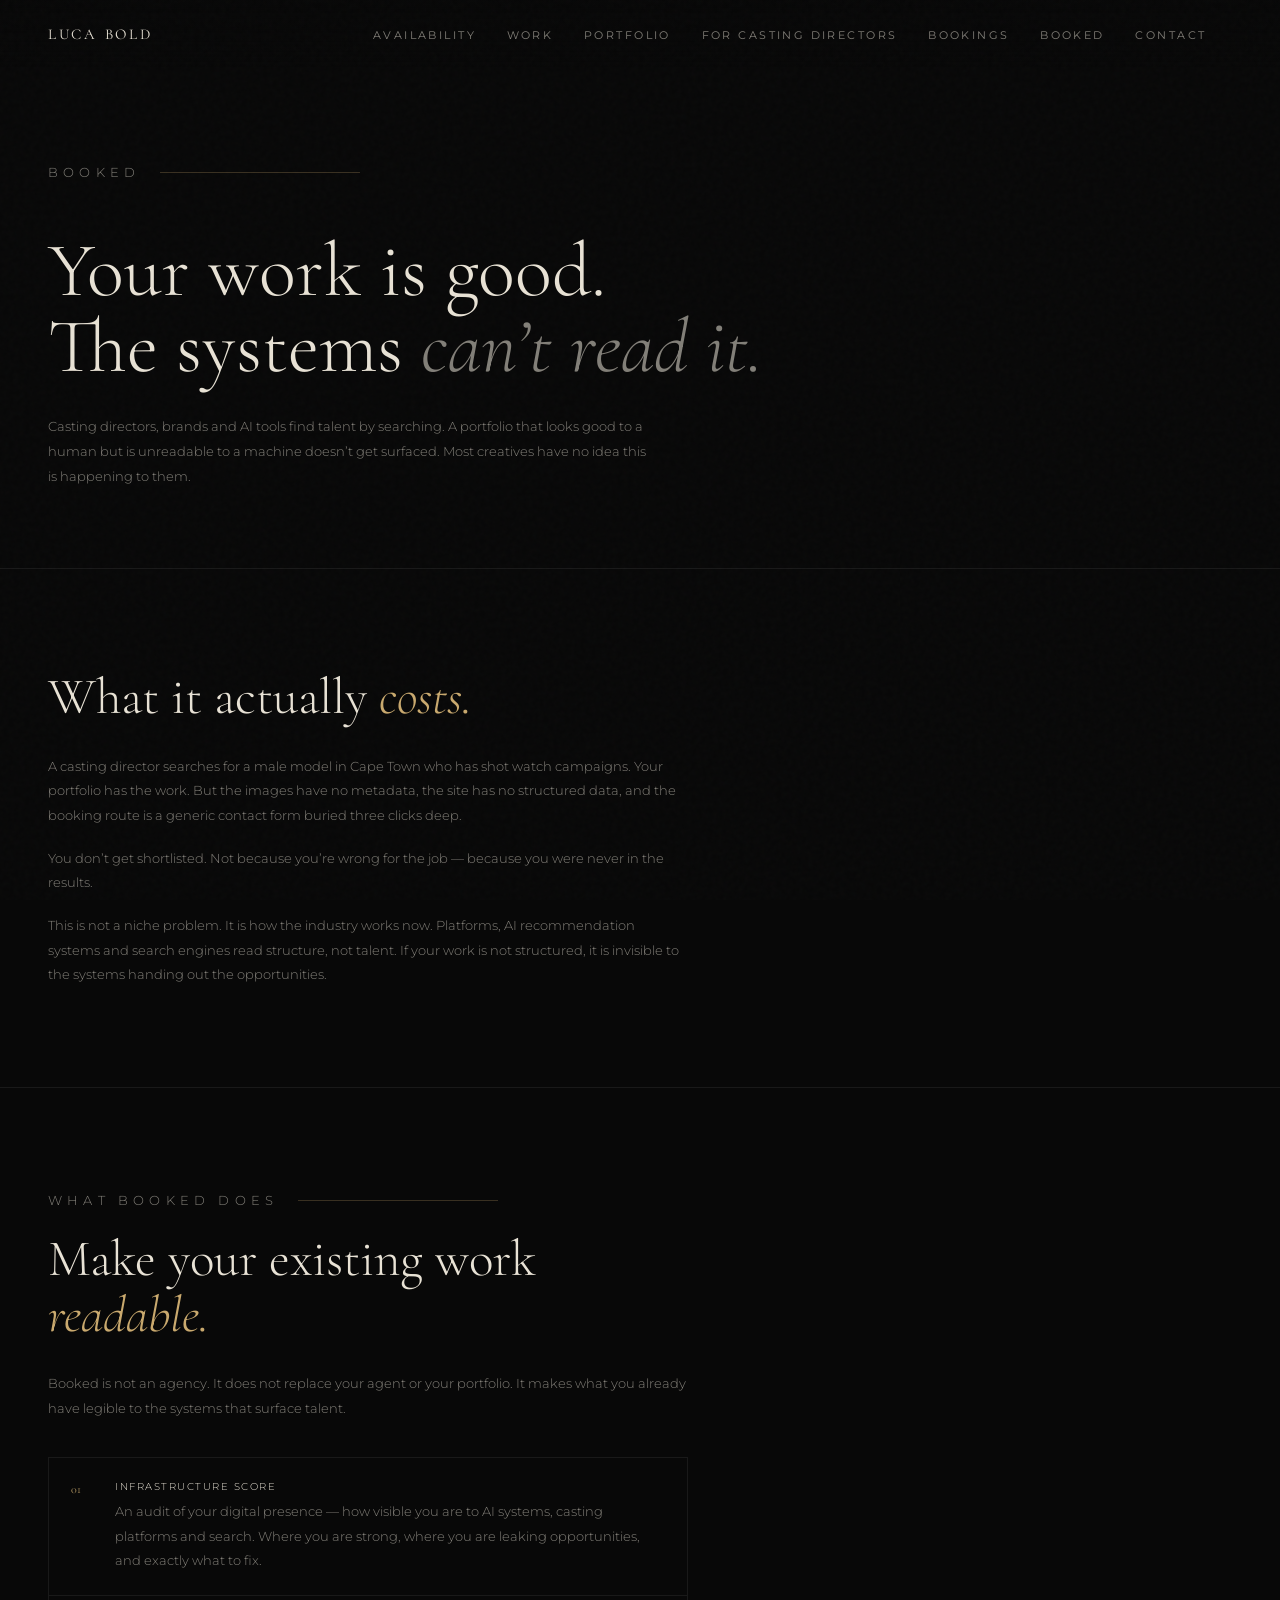
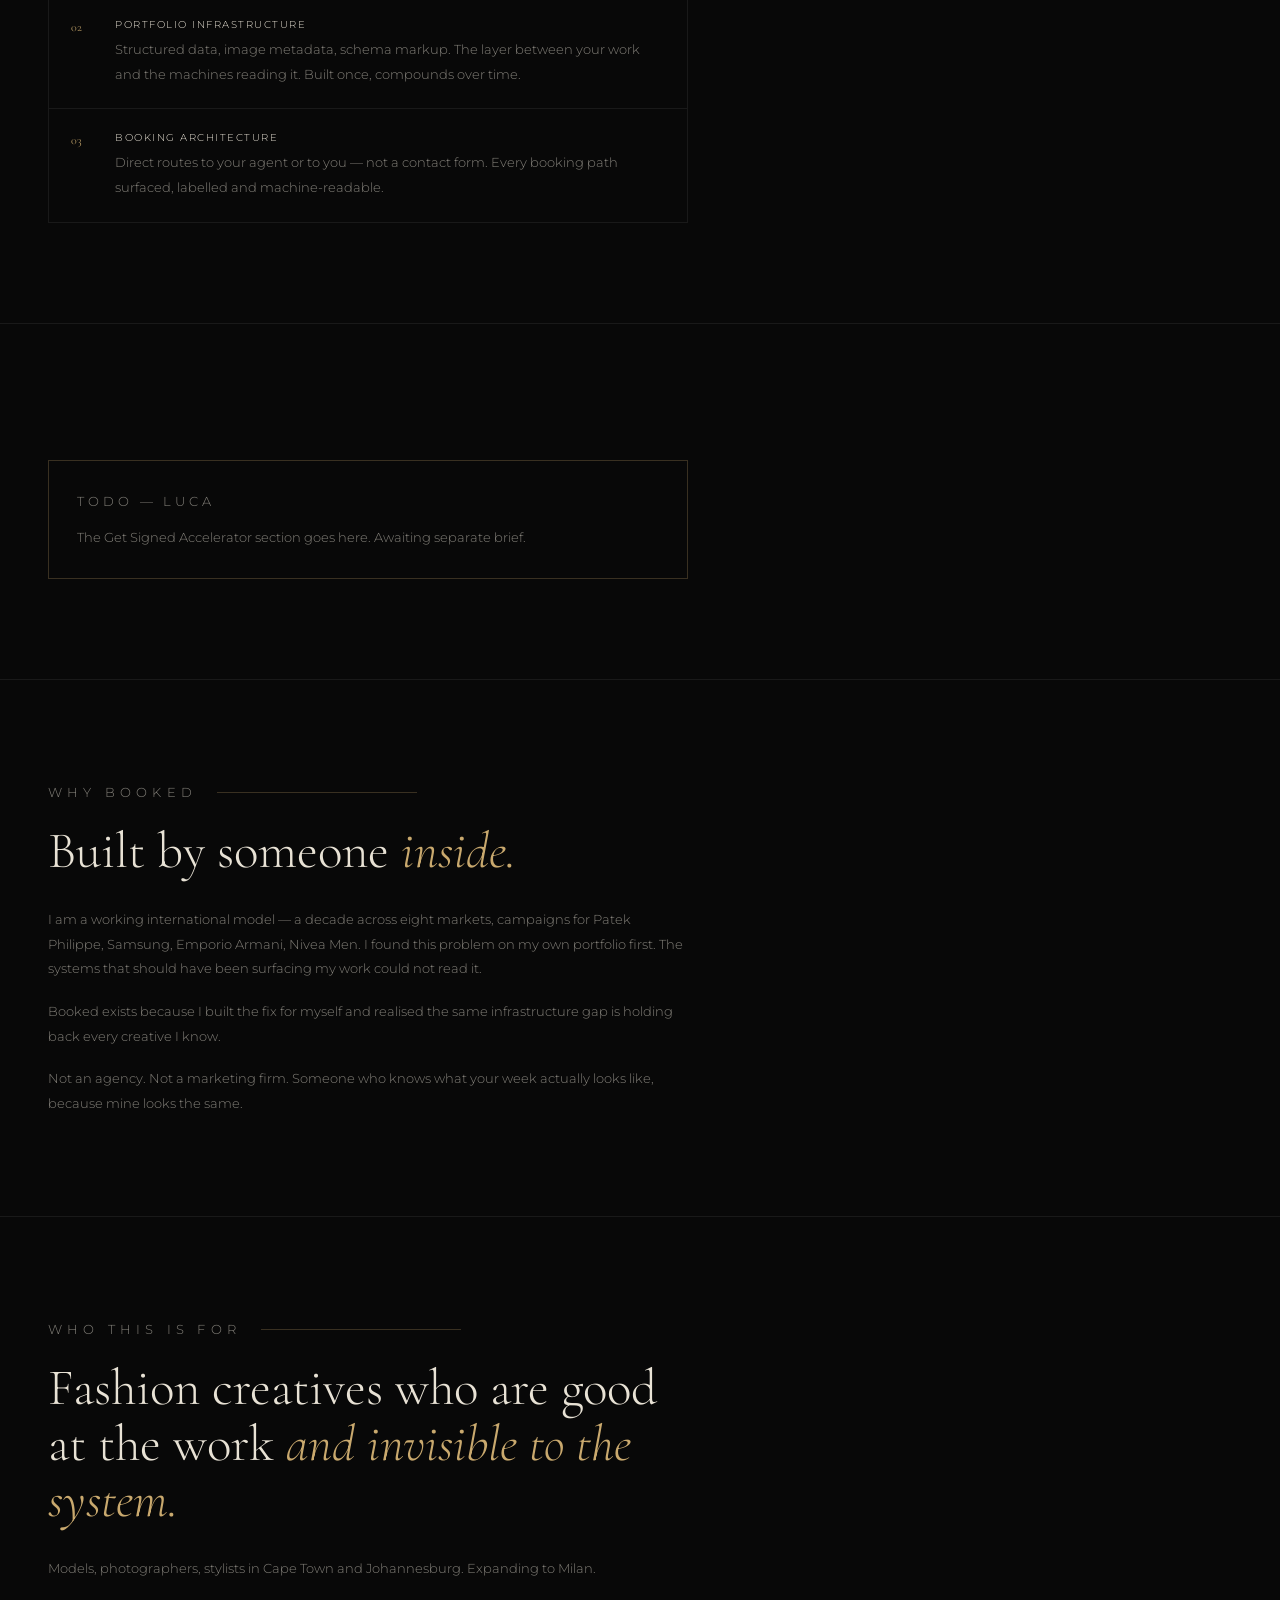
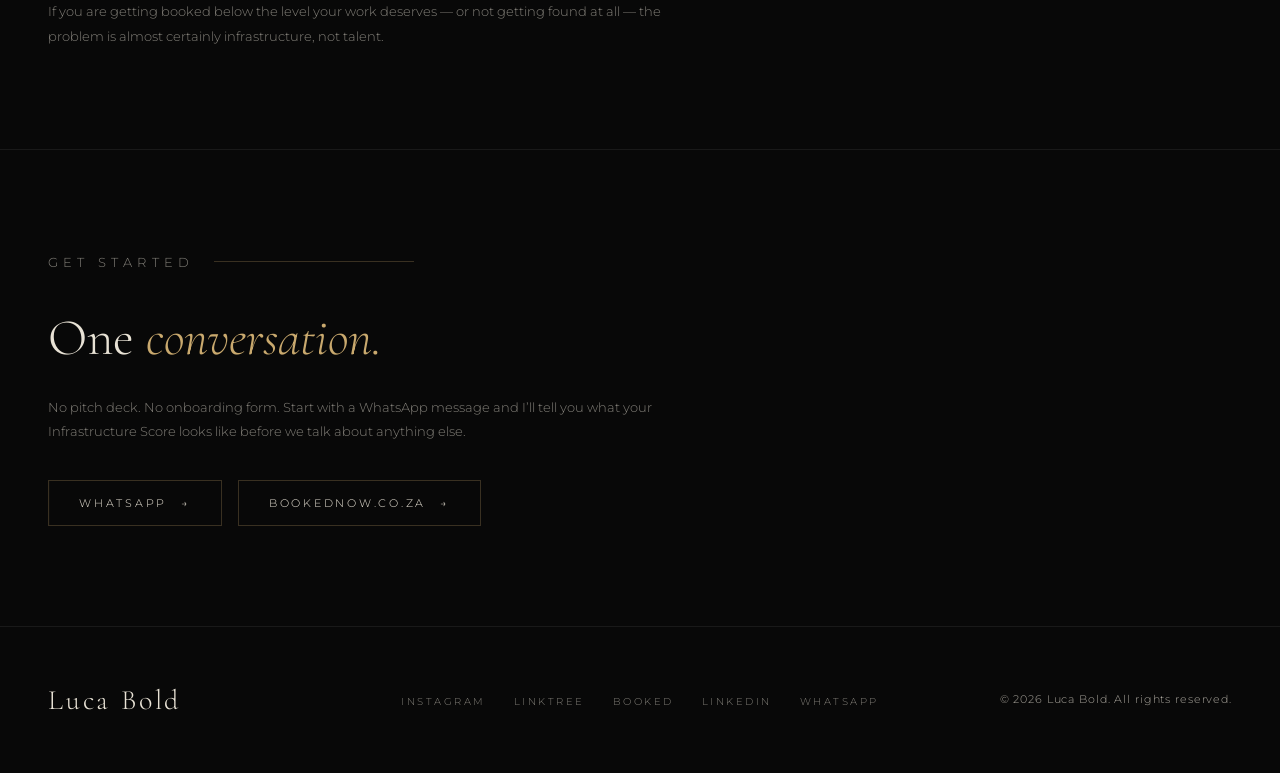
==== booked/index.html @ 72e24fa3 "feat: create /booked/ route with Organization JSON-LD (task 2 of 3) Standalone page for fashion crea" ====
<!DOCTYPE html>
<html lang="en">
<head>
<meta charset="utf-8"/>
<meta content="width=device-width, initial-scale=1.0, viewport-fit=cover" name="viewport"/>
<title>Booked. — Discoverability Infrastructure for Fashion Creatives</title>

<meta content="Booked makes fashion creatives easier to find — structured data, metadata, portfolio infrastructure and direct booking routes for models, photographers and stylists." name="description"/>
<meta content="index, follow" name="robots"/>
<meta content="index, follow" name="googlebot"/>
<meta content="Luca Bold" name="author"/>

<meta content="Booked. — Discoverability Infrastructure for Fashion Creatives" property="og:title"/>
<meta content="Booked makes fashion creatives easier to find — structured data, metadata, portfolio infrastructure and direct booking routes for models, photographers and stylists." property="og:description"/>
<meta content="website" property="og:type"/>
<meta content="https://www.lucabold.com/booked/" property="og:url"/>
<meta content="https://www.lucabold.com/assets/portfolio/vogue-runway-luca-bold.webp" property="og:image"/>
<meta content="Luca Bold — founder of Booked" property="og:image:alt"/>
<meta content="Luca Bold" property="og:site_name"/>

<meta content="summary_large_image" name="twitter:card"/>
<meta content="Booked. — Discoverability Infrastructure for Fashion Creatives" name="twitter:title"/>
<meta content="Booked makes fashion creatives easier to find — structured data, metadata, portfolio infrastructure and direct booking routes for models, photographers and stylists." name="twitter:description"/>
<meta content="https://www.lucabold.com/assets/portfolio/vogue-runway-luca-bold.webp" name="twitter:image"/>

<link href="https://www.lucabold.com/booked/" rel="canonical"/>
<link href="https://www.lucabold.com/llms.txt" rel="llms" type="text/plain"/>
<link href="https://fonts.googleapis.com" rel="preconnect"/>
<link crossorigin="" href="https://fonts.gstatic.com" rel="preconnect"/>
<link href="https://fonts.googleapis.com/css2?family=Cormorant+Garamond:ital,wght@0,300;0,400;0,600;1,300;1,400&amp;family=Montserrat:wght@200;300;400;500&amp;display=swap" rel="stylesheet"/>
<link href="/assets/favicon.ico" rel="icon" sizes="any"/>
<link href="/assets/favicon-lb.png" rel="icon" type="image/png"/>

<script type="application/ld+json">
{
  "@context": "https://schema.org",
  "@graph": [
    {
      "@type": "Organization",
      "@id": "https://www.lucabold.com/booked/#booked",
      "name": "Booked",
      "url": "https://www.bookednow.co.za",
      "description": "Discoverability infrastructure for fashion creatives — models, photographers, stylists, art directors and creative directors. Booked makes existing work readable to the systems that surface talent: structured data, metadata, portfolio infrastructure and direct booking routes.",
      "founder": {
        "@type": "Person",
        "@id": "https://www.lucabold.com/#luca-bold",
        "name": "Luca Bold",
        "url": "https://www.lucabold.com"
      },
      "areaServed": ["Cape Town", "Johannesburg"],
      "knowsAbout": [
        "AI visibility audits",
        "Portfolio infrastructure",
        "Schema and metadata optimisation",
        "Booking path architecture",
        "Structured data for creative portfolios"
      ],
      "sameAs": [
        "https://www.bookednow.co.za",
        "https://wa.me/27637549122"
      ]
    },
    {
      "@type": "WebPage",
      "@id": "https://www.lucabold.com/booked/",
      "name": "Booked. — Discoverability Infrastructure for Fashion Creatives",
      "url": "https://www.lucabold.com/booked/",
      "isPartOf": {
        "@id": "https://www.lucabold.com/#website"
      },
      "about": {
        "@id": "https://www.lucabold.com/booked/#booked"
      }
    }
  ]
}
</script>

<style>
:root {
  --black: #080808;
  --black-soft: #111111;
  --black-mid: #1a1a1a;
  --border: rgba(255,255,255,0.07);
  --border-gold: rgba(201,169,110,0.25);
  --cream: #e8e2d5;
  --cream-dim: rgba(232,226,213,0.55);
  --cream-faint: rgba(232,226,213,0.1);
  --gold: #c9a96e;
  --gold-dim: rgba(201,169,110,0.15);
}

*, *::before, *::after { box-sizing: border-box; margin: 0; padding: 0; }
html { scroll-behavior: smooth; }

body {
  background: var(--black);
  color: var(--cream);
  font-family: 'Montserrat', sans-serif;
  font-weight: 300;
  overflow-x: hidden;
  -webkit-font-smoothing: antialiased;
}

body::after {
  content: '';
  position: fixed;
  inset: 0;
  background-image: url("data:image/svg+xml,%3Csvg viewBox='0 0 200 200' xmlns='http://www.w3.org/2000/svg'%3E%3Cfilter id='n'%3E%3CfeTurbulence type='fractalNoise' baseFrequency='0.85' numOctaves='4' stitchTiles='stitch'/%3E%3C/filter%3E%3Crect width='100%25' height='100%25' filter='url(%23n)' opacity='1'/%3E%3C/svg%3E");
  opacity: 0.022;
  pointer-events: none;
  z-index: 9999;
}

/* NAV */
.site-nav {
  position: fixed;
  top: 0; left: 0; right: 0;
  z-index: 200;
  display: grid;
  grid-template-columns: auto minmax(0, 1fr) auto;
  align-items: center;
  gap: clamp(18px, 2vw, 28px);
  padding: 24px clamp(20px, 4vw, 48px);
  background: linear-gradient(to bottom, rgba(8,8,8,0.96) 0%, rgba(8,8,8,0.72) 58%, transparent 100%);
}

.site-nav .nav-logo { white-space: nowrap; }
.site-nav .nav-links { justify-content: flex-end; min-width: 0; }

.nav-logo {
  font-family: 'Cormorant Garamond', serif;
  font-size: 0.9375rem;
  font-weight: 400;
  letter-spacing: 0.18em;
  text-transform: uppercase;
  color: var(--cream);
  text-decoration: none;
}

.nav-links {
  display: flex;
  gap: clamp(18px, 2.4vw, 34px);
  list-style: none;
}

.nav-links a {
  font-size: 0.6875rem;
  font-weight: 400;
  letter-spacing: 0.22em;
  text-transform: uppercase;
  color: var(--cream-dim);
  text-decoration: none;
  transition: color 0.3s;
}

.nav-links a:hover { color: var(--cream); }

.nav-hamburger {
  display: none;
  flex-direction: column;
  gap: 5px;
  cursor: pointer;
  padding: 4px;
  background: none;
  border: none;
}

.nav-hamburger span {
  display: block;
  width: 22px;
  height: 1px;
  background: var(--cream);
  transition: all 0.3s ease;
}

.mobile-menu {
  display: none;
  position: fixed;
  inset: 0;
  background: rgba(8,8,8,0.98);
  z-index: 190;
  flex-direction: column;
  justify-content: center;
  align-items: center;
  gap: 40px;
}

.mobile-menu.open { display: flex; }

.mobile-menu a {
  font-family: 'Cormorant Garamond', serif;
  font-size: 2.25rem;
  font-weight: 300;
  letter-spacing: 0.1em;
  color: var(--cream);
  text-decoration: none;
  transition: color 0.3s;
}

.mobile-menu a:hover { color: var(--gold); }

.mobile-close {
  position: absolute;
  top: 28px; right: 48px;
  background: none;
  border: none;
  color: var(--cream);
  font-size: 1.75rem;
  cursor: pointer;
  font-family: 'Cormorant Garamond', serif;
}

/* SECTION */
.section {
  padding: 100px 48px;
  border-top: 1px solid var(--border);
}

.section:first-of-type { border-top: none; }

.section-label {
  font-size: 0.625rem;
  letter-spacing: 0.4em;
  text-transform: uppercase;
  color: var(--gold);
  margin-bottom: 48px;
  display: flex;
  align-items: center;
  gap: 20px;
}

.section-label::after {
  content: '';
  flex: 1;
  height: 1px;
  background: var(--border-gold);
  max-width: 200px;
}

/* SUBPAGE HERO */
.subpage-hero {
  padding-top: 160px;
  padding-bottom: 80px;
  border-top: none;
}

.subpage-hero h1 {
  font-family: 'Cormorant Garamond', serif;
  font-size: clamp(2.75rem, 6vw, 5.5rem);
  font-weight: 300;
  line-height: 1;
  color: var(--cream);
  margin-bottom: 28px;
}

.subpage-hero h1 em {
  font-style: italic;
  color: var(--cream-dim);
}

.subpage-hero > p {
  font-size: 0.8125rem;
  line-height: 1.9;
  color: var(--cream-dim);
  max-width: 600px;
}

.subpage-hero > p a {
  color: var(--cream);
  text-decoration: none;
  border-bottom: 1px solid var(--border-gold);
  transition: border-color 0.3s;
}

.subpage-hero > p a:hover { border-color: var(--gold); }

/* CONTENT BLOCKS */
.content-block {
  max-width: 640px;
}

.content-block h2 {
  font-family: 'Cormorant Garamond', serif;
  font-size: clamp(2rem, 4vw, 3.25rem);
  font-weight: 300;
  line-height: 1.1;
  color: var(--cream);
  margin-bottom: 28px;
}

.content-block h2 em {
  font-style: italic;
  color: var(--gold);
}

.content-block p {
  font-size: 0.8125rem;
  line-height: 1.9;
  color: var(--cream-dim);
  margin-bottom: 18px;
}

.content-block p:last-of-type { margin-bottom: 0; }

.content-block a {
  color: var(--cream);
  text-decoration: none;
  border-bottom: 1px solid var(--border-gold);
  transition: border-color 0.3s;
}

.content-block a:hover { border-color: var(--gold); }

/* WHAT LIST */
.what-list {
  border: 1px solid var(--border);
  margin-top: 36px;
  max-width: 640px;
}

.what-item {
  padding: 22px 22px;
  border-bottom: 1px solid var(--border);
  display: flex;
  align-items: flex-start;
  gap: 22px;
  transition: background 0.3s;
}

.what-item:last-child { border-bottom: none; }
.what-item:hover { background: var(--black-soft); }

.what-num {
  font-family: 'Cormorant Garamond', serif;
  font-size: 0.75rem;
  color: var(--gold);
  min-width: 22px;
  padding-top: 2px;
}

.what-title {
  font-size: 0.625rem;
  letter-spacing: 0.15em;
  text-transform: uppercase;
  color: var(--cream);
  margin-bottom: 6px;
}

.what-desc {
  font-size: 0.8125rem;
  line-height: 1.9;
  color: var(--cream-dim);
}

/* TODO */
.todo-block {
  border: 1px solid var(--border-gold);
  padding: 28px;
  margin-top: 36px;
  max-width: 640px;
}

.todo-label {
  font-size: 0.625rem;
  letter-spacing: 0.3em;
  text-transform: uppercase;
  color: var(--gold);
  margin-bottom: 12px;
}

.todo-block p {
  font-size: 0.8125rem;
  line-height: 1.9;
  color: var(--cream-dim);
}

/* CTA SECTION */
.cta-section {
  text-align: left;
}

.cta-section p {
  font-size: 0.8125rem;
  line-height: 1.9;
  color: var(--cream-dim);
  margin-bottom: 36px;
  max-width: 640px;
}

/* BTN */
.btn {
  display: inline-flex;
  align-items: center;
  gap: 14px;
  padding: 15px 30px;
  border: 1px solid var(--border-gold);
  color: var(--cream);
  text-decoration: none;
  font-size: 0.6875rem;
  letter-spacing: 0.25em;
  text-transform: uppercase;
  transition: all 0.3s;
  position: relative;
  overflow: hidden;
}

.btn::before {
  content: '';
  position: absolute;
  inset: 0;
  background: var(--gold-dim);
  transform: translateX(-100%);
  transition: transform 0.4s cubic-bezier(0.16,1,0.3,1);
}

.btn:hover::before { transform: translateX(0); }
.btn:hover { border-color: var(--gold); }
.btn span { position: relative; }
.btn-arrow { position: relative; transition: transform 0.3s; }
.btn:hover .btn-arrow { transform: translateX(4px); }

/* FOOTER */
.footer-links,
footer nav {
  position: static;
  display: block;
  background: none;
  padding: 0;
}

footer nav,
.footer-nav {
  position: static;
  inset: auto;
  display: block;
  padding: 0;
  background: none;
  z-index: auto;
}

footer {
  padding: 56px 48px;
  border-top: 1px solid var(--border);
  display: grid;
  grid-template-columns: 1fr auto 1fr;
  align-items: center;
  gap: 32px;
}

.footer-logo {
  font-family: 'Cormorant Garamond', serif;
  font-size: 1.75rem;
  font-weight: 300;
  color: var(--cream);
  letter-spacing: 0.1em;
}

.footer-links {
  display: flex;
  gap: 28px;
  list-style: none;
  justify-content: center;
}

.footer-links a {
  font-size: 0.625rem;
  letter-spacing: 0.25em;
  text-transform: uppercase;
  color: var(--cream-dim);
  text-decoration: none;
  transition: color 0.3s;
}

.footer-links a:hover { color: var(--cream); }

.footer-copy {
  font-size: 0.6875rem;
  line-height: 1.6;
  color: rgba(232,226,213,0.72);
  letter-spacing: 0.08em;
  text-align: right;
}

/* ANIMATIONS */
@keyframes fadeUp {
  from { opacity: 0; transform: translateY(28px); }
  to { opacity: 1; transform: translateY(0); }
}

.reveal {
  opacity: 1;
  transform: none;
}

.js .reveal {
  opacity: 0;
  transform: translateY(36px);
  transition: opacity 0.9s cubic-bezier(0.16,1,0.3,1), transform 0.9s cubic-bezier(0.16,1,0.3,1);
}

.js .reveal.visible {
  opacity: 1;
  transform: translateY(0);
}

/* TABLET */
@media (max-width: 1024px) and (min-width: 601px) {
  .site-nav { padding: 22px 32px; }
  .section { padding: 80px 32px; }
  footer { grid-template-columns: 1fr 1fr; padding: 48px 32px; }
  .footer-copy { grid-column: 1/-1; text-align: left; }
}

/* MOBILE */
@media (max-width: 600px) {
  .site-nav { padding: 20px; display: flex; justify-content: space-between; }
  .nav-links { display: none; }
  .nav-hamburger { display: flex; }

  .subpage-hero { padding: 120px 20px 60px; }
  .subpage-hero h1 { font-size: clamp(2.25rem, 10vw, 3.5rem); }

  .section { padding: 60px 20px; }

  .content-block h2 { font-size: clamp(1.75rem, 7vw, 2.5rem); }

  footer {
    grid-template-columns: 1fr;
    text-align: center;
    padding: 48px 20px;
    gap: 24px;
  }
  .footer-links { flex-wrap: wrap; justify-content: center; gap: 16px 24px; }
  .footer-copy { text-align: center; }
}
</style>
</head>

<body>
<script>
document.documentElement.classList.add('js');
</script>
<!-- MOBILE MENU -->
<div aria-label="Mobile navigation" class="mobile-menu" id="mobileMenu" role="dialog">
<button aria-label="Close menu" class="mobile-close" id="menuClose">✕</button>
<a href="/#availability">Availability</a>
<a href="/#work">Work</a>
<a href="/#portfolio">Portfolio</a>
<a href="/for-casting-directors/">For Casting Directors</a>
<a href="/#booking">Bookings</a>
<a href="/booked/">Booked</a>
<a href="/#contact">Contact</a>
</div>
<!-- NAV -->
<nav aria-label="Main navigation" class="site-nav" role="navigation">
<a aria-label="Luca Bold" class="nav-logo" href="/">Luca Bold</a>
<ul class="nav-links">
<li><a href="/#availability">Availability</a></li>
<li><a href="/#work">Work</a></li>
<li><a href="/#portfolio">Portfolio</a></li>
<li><a href="/for-casting-directors/">For Casting Directors</a></li>
<li><a href="/#booking">Bookings</a></li>
<li><a href="/booked/">Booked</a></li>
<li><a href="/#contact">Contact</a></li>
</ul>
<button aria-expanded="false" aria-label="Open menu" class="nav-hamburger" id="menuOpen">
<span></span><span></span><span></span>
</button>
</nav>

<!-- HERO -->
<section class="section subpage-hero reveal">
<p class="section-label">Booked</p>
<h1>Your work is good.<br/>The systems <em>can&rsquo;t read it.</em></h1>
<p>Casting directors, brands and AI tools find talent by searching. A portfolio that looks good to a human but is unreadable to a machine doesn&rsquo;t get surfaced. Most creatives have no idea this is happening to them.</p>
</section>

<!-- THE COST -->
<section class="section reveal">
<div class="content-block">
<h2>What it actually <em>costs.</em></h2>
<p>A casting director searches for a male model in Cape Town who has shot watch campaigns. Your portfolio has the work. But the images have no metadata, the site has no structured data, and the booking route is a generic contact form buried three clicks deep.</p>
<p>You don&rsquo;t get shortlisted. Not because you&rsquo;re wrong for the job &mdash; because you were never in the results.</p>
<p>This is not a niche problem. It is how the industry works now. Platforms, AI recommendation systems and search engines read structure, not talent. If your work is not structured, it is invisible to the systems handing out the opportunities.</p>
</div>
</section>

<!-- WHAT BOOKED DOES -->
<section class="section reveal">
<div class="content-block">
<p class="section-label">What Booked Does</p>
<h2>Make your existing work <em>readable.</em></h2>
<p>Booked is not an agency. It does not replace your agent or your portfolio. It makes what you already have legible to the systems that surface talent.</p>
</div>
<div class="what-list">
<div class="what-item">
<span class="what-num">01</span>
<div>
<p class="what-title">Infrastructure Score</p>
<p class="what-desc">An audit of your digital presence &mdash; how visible you are to AI systems, casting platforms and search. Where you are strong, where you are leaking opportunities, and exactly what to fix.</p>
</div>
</div>
<div class="what-item">
<span class="what-num">02</span>
<div>
<p class="what-title">Portfolio Infrastructure</p>
<p class="what-desc">Structured data, image metadata, schema markup. The layer between your work and the machines reading it. Built once, compounds over time.</p>
</div>
</div>
<div class="what-item">
<span class="what-num">03</span>
<div>
<p class="what-title">Booking Architecture</p>
<p class="what-desc">Direct routes to your agent or to you &mdash; not a contact form. Every booking path surfaced, labelled and machine-readable.</p>
</div>
</div>
</div>
</section>

<!-- TODO: GET SIGNED ACCELERATOR -->
<section class="section reveal">
<div class="todo-block">
<p class="todo-label">TODO &mdash; Luca</p>
<p>The Get Signed Accelerator section goes here. Awaiting separate brief.</p>
</div>
</section>

<!-- WHY ME -->
<section class="section reveal">
<div class="content-block">
<p class="section-label">Why Booked</p>
<h2>Built by someone <em>inside.</em></h2>
<p>I am a working international model &mdash; a decade across eight markets, campaigns for Patek Philippe, Samsung, Emporio Armani, Nivea Men. I found this problem on my own portfolio first. The systems that should have been surfacing my work could not read it.</p>
<p>Booked exists because I built the fix for myself and realised the same infrastructure gap is holding back every creative I know.</p>
<p>Not an agency. Not a marketing firm. Someone who knows what your week actually looks like, because mine looks the same.</p>
<!-- TODO: Luca — a proof point would be strong here. An anonymised before/after metric from your own portfolio audit, or a specific number (e.g. "X bookings traced to structured data in the first Y months"). Only add if real. -->
</div>
</section>

<!-- WHO IT'S FOR -->
<section class="section reveal">
<div class="content-block">
<p class="section-label">Who This Is For</p>
<h2>Fashion creatives who are good at the work <em>and invisible to the system.</em></h2>
<p>Models, photographers, stylists in Cape Town and Johannesburg. Expanding to Milan.</p>
<p>If you are getting booked below the level your work deserves &mdash; or not getting found at all &mdash; the problem is almost certainly infrastructure, not talent.</p>
</div>
</section>

<!-- CTA -->
<section class="section cta-section reveal">
<div class="content-block">
<p class="section-label">Get Started</p>
<h2>One <em>conversation.</em></h2>
<p>No pitch deck. No onboarding form. Start with a WhatsApp message and I&rsquo;ll tell you what your Infrastructure Score looks like before we talk about anything else.</p>
</div>
<div style="margin-top:36px; display:flex; gap:16px; flex-wrap:wrap;">
<a class="btn" href="https://wa.me/27637549122" rel="noopener" target="_blank">
<span>WhatsApp</span>
<span aria-hidden="true" class="btn-arrow">&rarr;</span>
</a>
<a class="btn" href="https://www.bookednow.co.za" rel="noopener" target="_blank">
<span>bookednow.co.za</span>
<span aria-hidden="true" class="btn-arrow">&rarr;</span>
</a>
</div>
</section>

<footer id="contact" role="contentinfo">
<div class="footer-logo">Luca Bold</div>
<nav aria-label="Footer navigation">
<ul class="footer-links">
<li><a href="https://www.instagram.com/lucaboldcpt/" rel="noopener" target="_blank">Instagram</a></li>
<li><a href="https://linktr.ee/lucabold" rel="noopener" target="_blank">Linktree</a></li>
<li><a href="/booked/">Booked</a></li>
<li><a aria-label="LinkedIn" href="https://www.linkedin.com/in/lucabold/" rel="noopener" target="_blank">LinkedIn</a></li>
<li><a href="https://wa.me/27637549122" rel="noopener" target="_blank">WhatsApp</a></li>
</ul>
</nav>
<p class="footer-copy">&copy; 2026 Luca Bold. All rights reserved.</p>
</footer>
<script>
  const reveals = document.querySelectorAll('.reveal');
  const observer = new IntersectionObserver((entries) => {
    entries.forEach(entry => {
      if (entry.isIntersecting) {
        entry.target.classList.add('visible');
        observer.unobserve(entry.target);
      }
    });
  }, { threshold: 0.08, rootMargin: '0px 0px -40px 0px' });
  reveals.forEach(el => observer.observe(el));
  setTimeout(() => reveals.forEach(el => el.classList.add('visible')), 3000);

  const menuOpen = document.getElementById('menuOpen');
  const menuClose = document.getElementById('menuClose');
  const mobileMenu = document.getElementById('mobileMenu');

  menuOpen.addEventListener('click', () => {
    mobileMenu.classList.add('open');
    menuOpen.setAttribute('aria-expanded', 'true');
    document.body.style.overflow = 'hidden';
  });

  function closeMenu() {
    mobileMenu.classList.remove('open');
    menuOpen.setAttribute('aria-expanded', 'false');
    document.body.style.overflow = '';
  }

  menuClose.addEventListener('click', closeMenu);
  document.addEventListener('keydown', e => {
    if (e.key === 'Escape') closeMenu();
  });
</script>

<!-- Cloudflare Web Analytics --><script type='module' src='https://static.cloudflareinsights.com/beacon.min.js' data-cf-beacon='{"token": "d0d9b9e4f80d4c1ca0e7732d57947a91"}'></script><!-- End Cloudflare Web Analytics -->
</body>
</html>
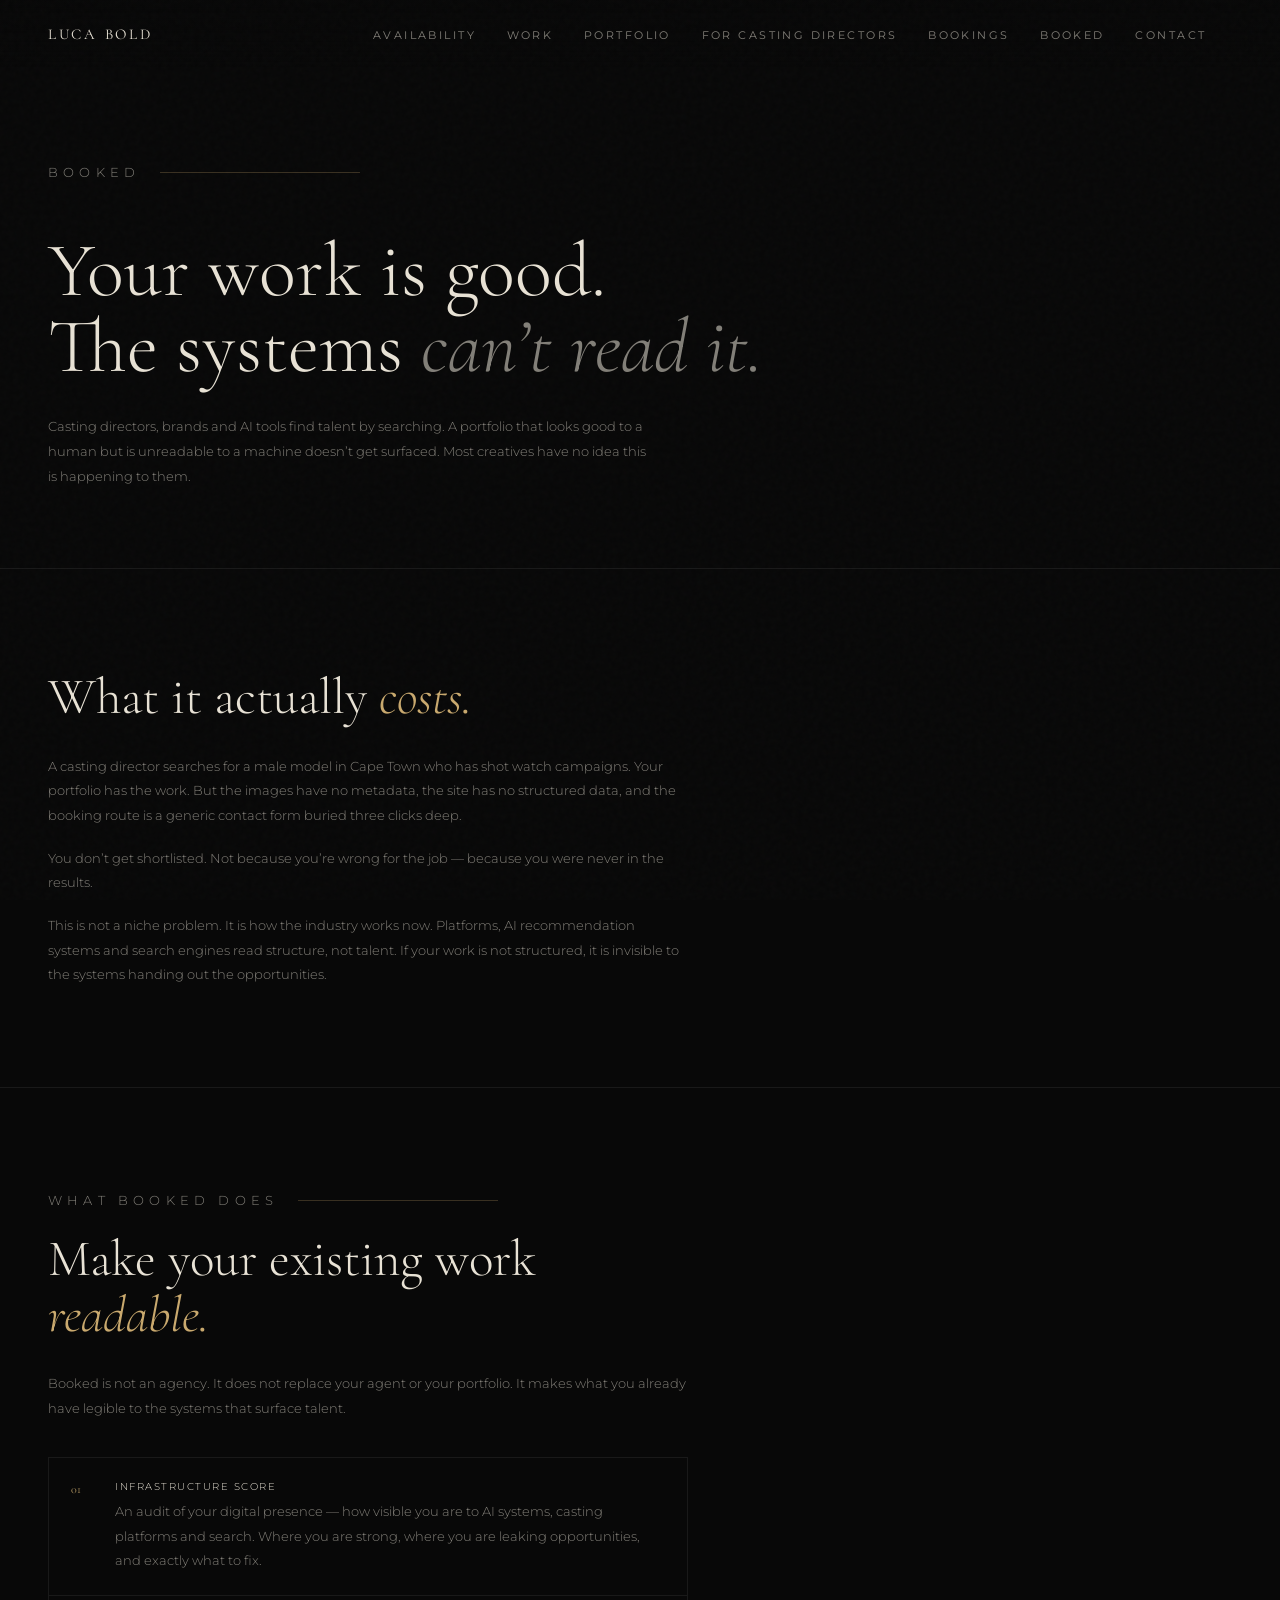
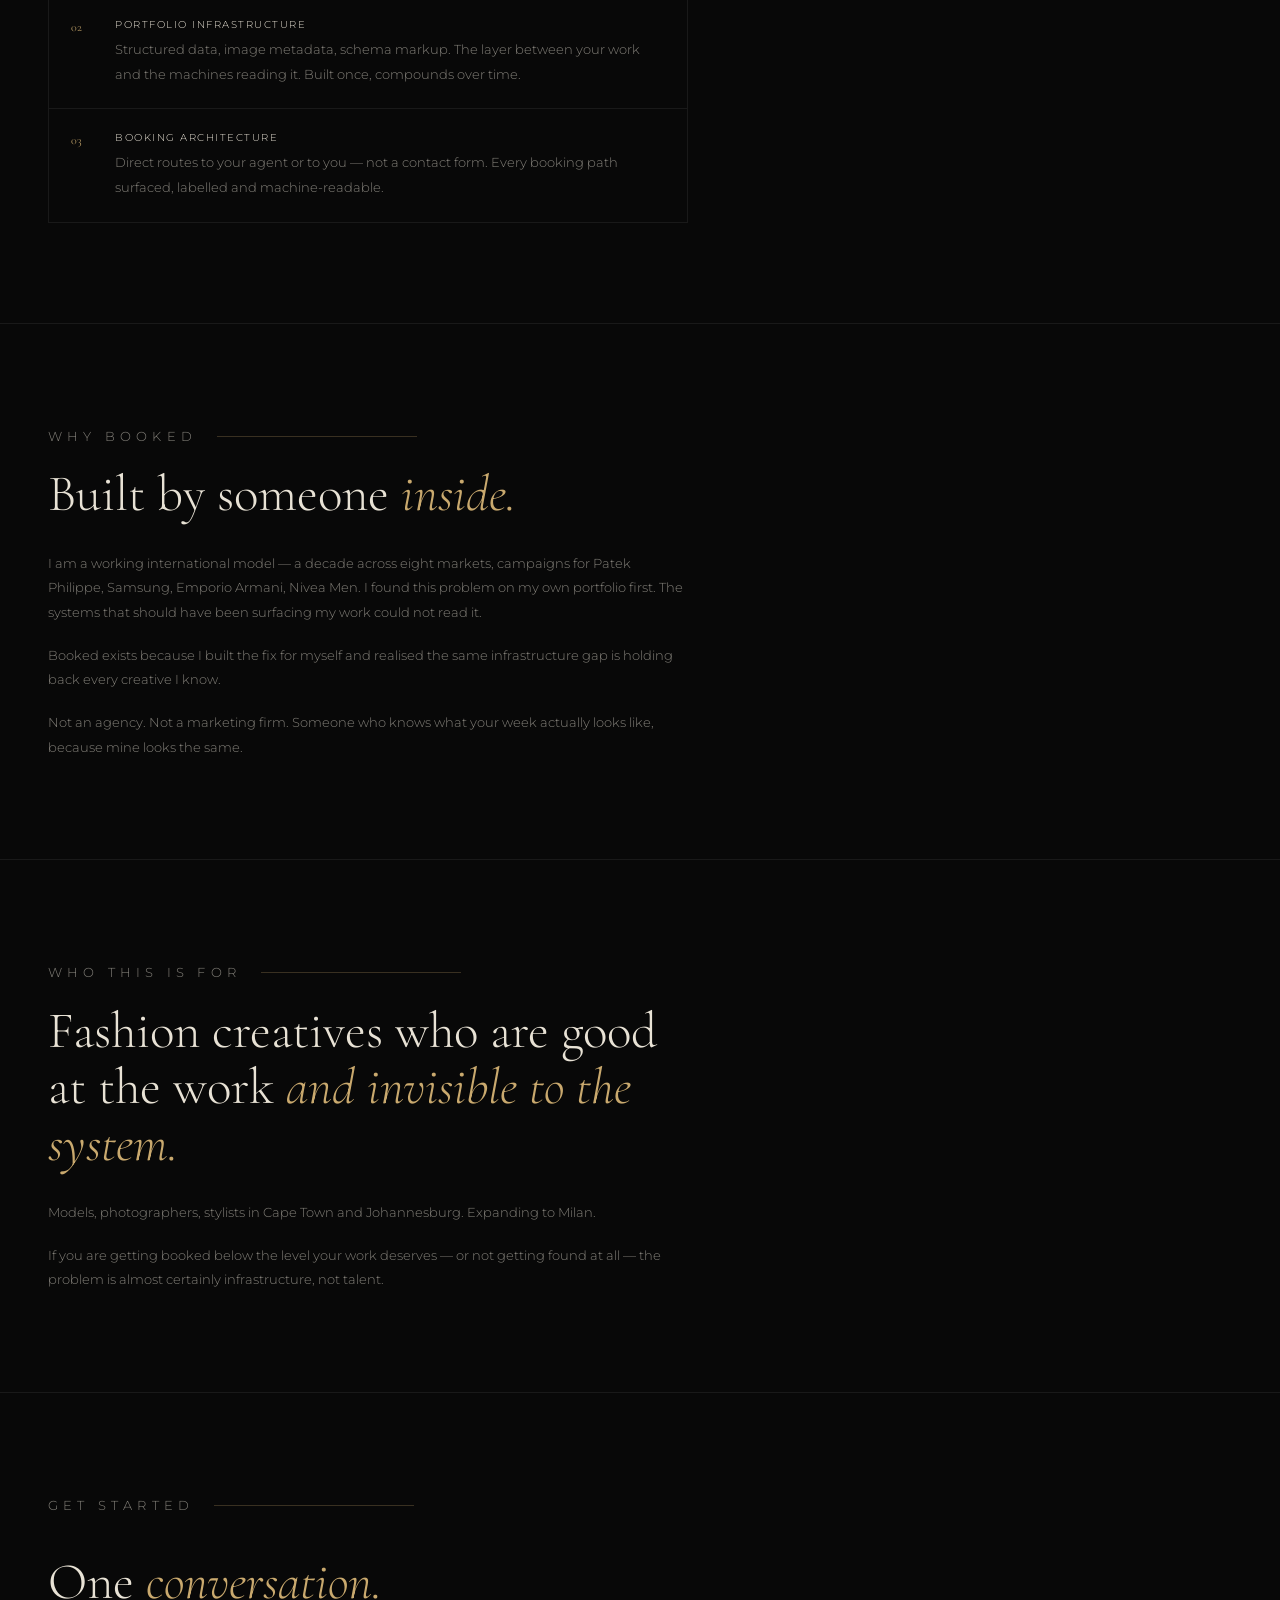
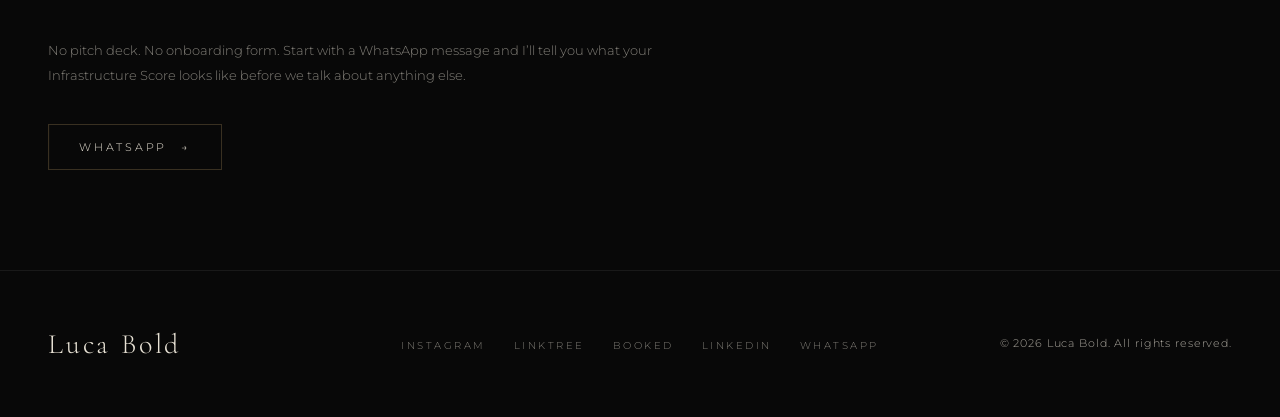
==== commit 656dd0e7: "fix: remove visible Accelerator placeholder, drop second CTA button The TODO block was rendering on " ====
--- a/booked/index.html
+++ b/booked/index.html
@@ -353,28 +353,6 @@
   color: var(--cream-dim);
 }
 
-/* TODO */
-.todo-block {
-  border: 1px solid var(--border-gold);
-  padding: 28px;
-  margin-top: 36px;
-  max-width: 640px;
-}
-
-.todo-label {
-  font-size: 0.625rem;
-  letter-spacing: 0.3em;
-  text-transform: uppercase;
-  color: var(--gold);
-  margin-bottom: 12px;
-}
-
-.todo-block p {
-  font-size: 0.8125rem;
-  line-height: 1.9;
-  color: var(--cream-dim);
-}
-
 /* CTA SECTION */
 .cta-section {
   text-align: left;
@@ -618,13 +596,7 @@
 </div>
 </section>
 
-<!-- TODO: GET SIGNED ACCELERATOR -->
-<section class="section reveal">
-<div class="todo-block">
-<p class="todo-label">TODO &mdash; Luca</p>
-<p>The Get Signed Accelerator section goes here. Awaiting separate brief.</p>
-</div>
-</section>
+<!-- TODO: Get Signed Accelerator section — awaiting separate brief from Luca -->
 
 <!-- WHY ME -->
 <section class="section reveal">
@@ -655,13 +627,9 @@
 <h2>One <em>conversation.</em></h2>
 <p>No pitch deck. No onboarding form. Start with a WhatsApp message and I&rsquo;ll tell you what your Infrastructure Score looks like before we talk about anything else.</p>
 </div>
-<div style="margin-top:36px; display:flex; gap:16px; flex-wrap:wrap;">
+<div style="margin-top:36px;">
 <a class="btn" href="https://wa.me/27637549122" rel="noopener" target="_blank">
 <span>WhatsApp</span>
-<span aria-hidden="true" class="btn-arrow">&rarr;</span>
-</a>
-<a class="btn" href="https://www.bookednow.co.za" rel="noopener" target="_blank">
-<span>bookednow.co.za</span>
 <span aria-hidden="true" class="btn-arrow">&rarr;</span>
 </a>
 </div>
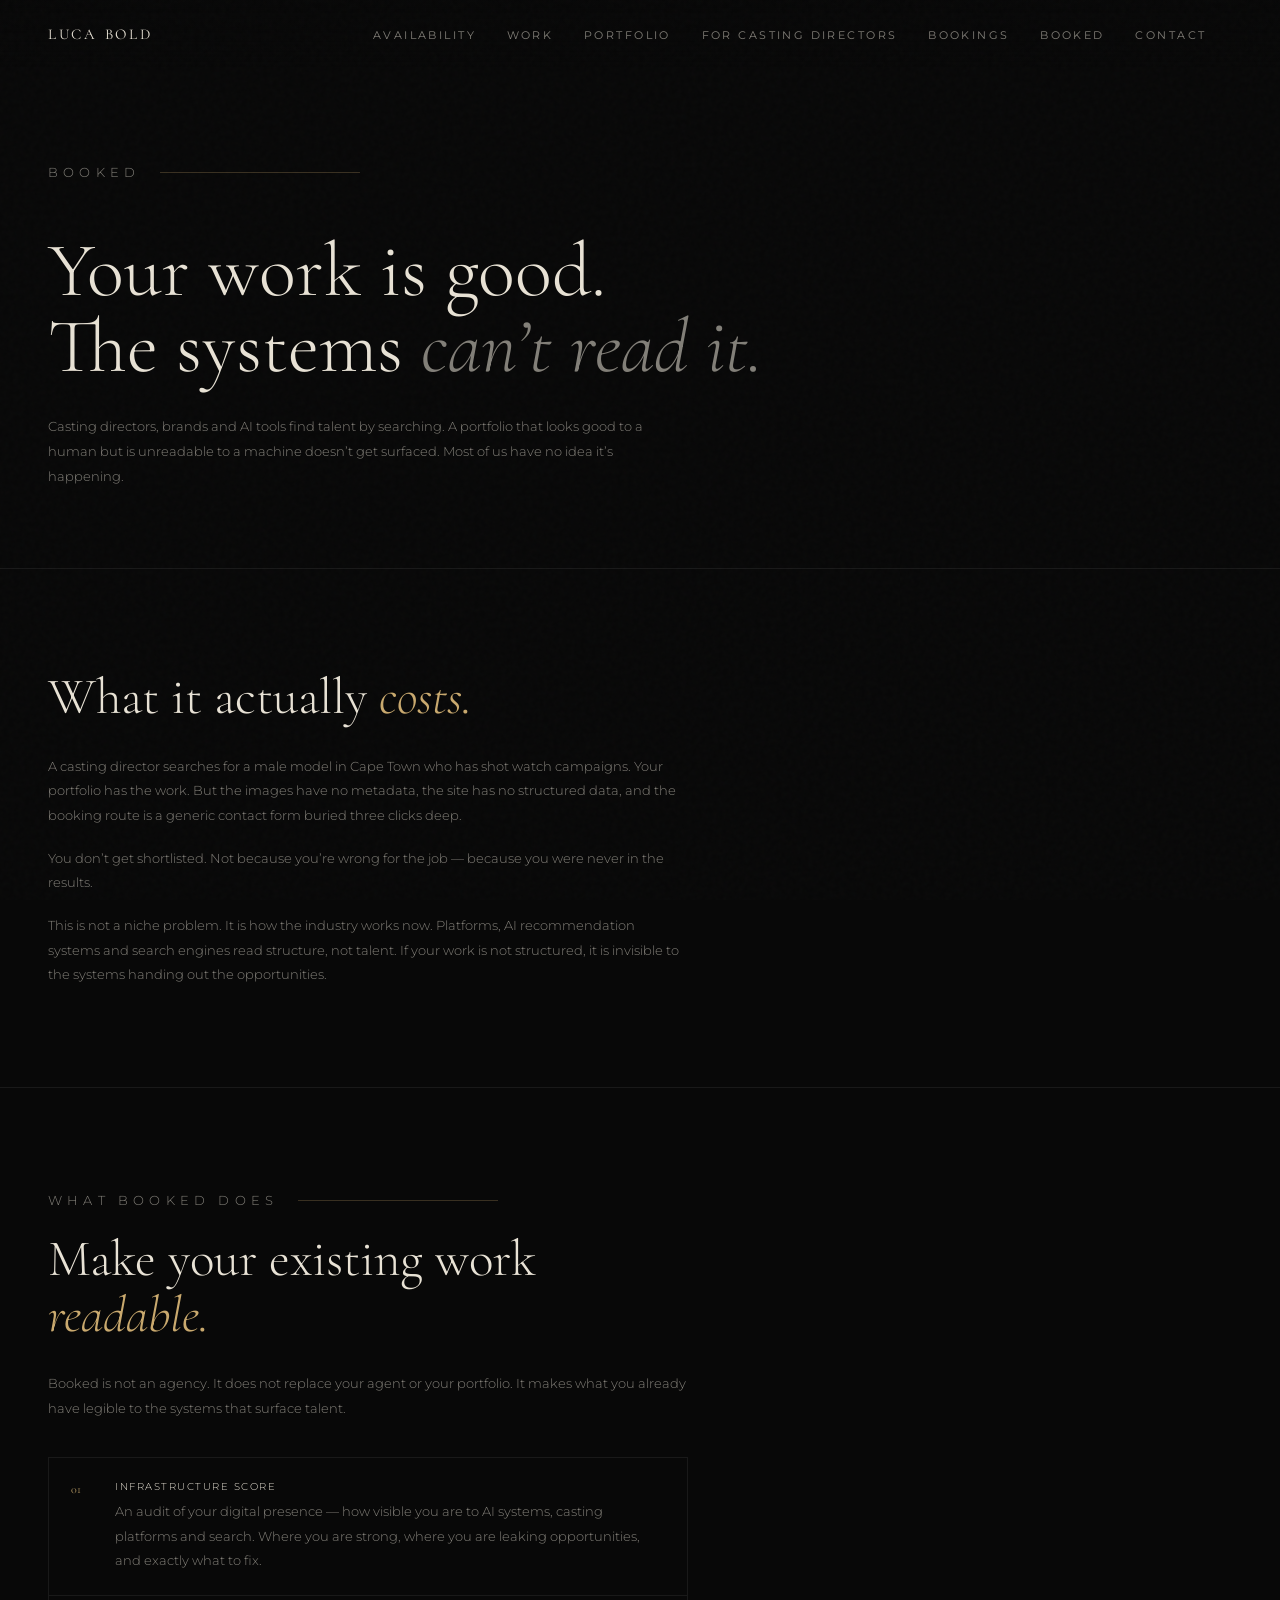
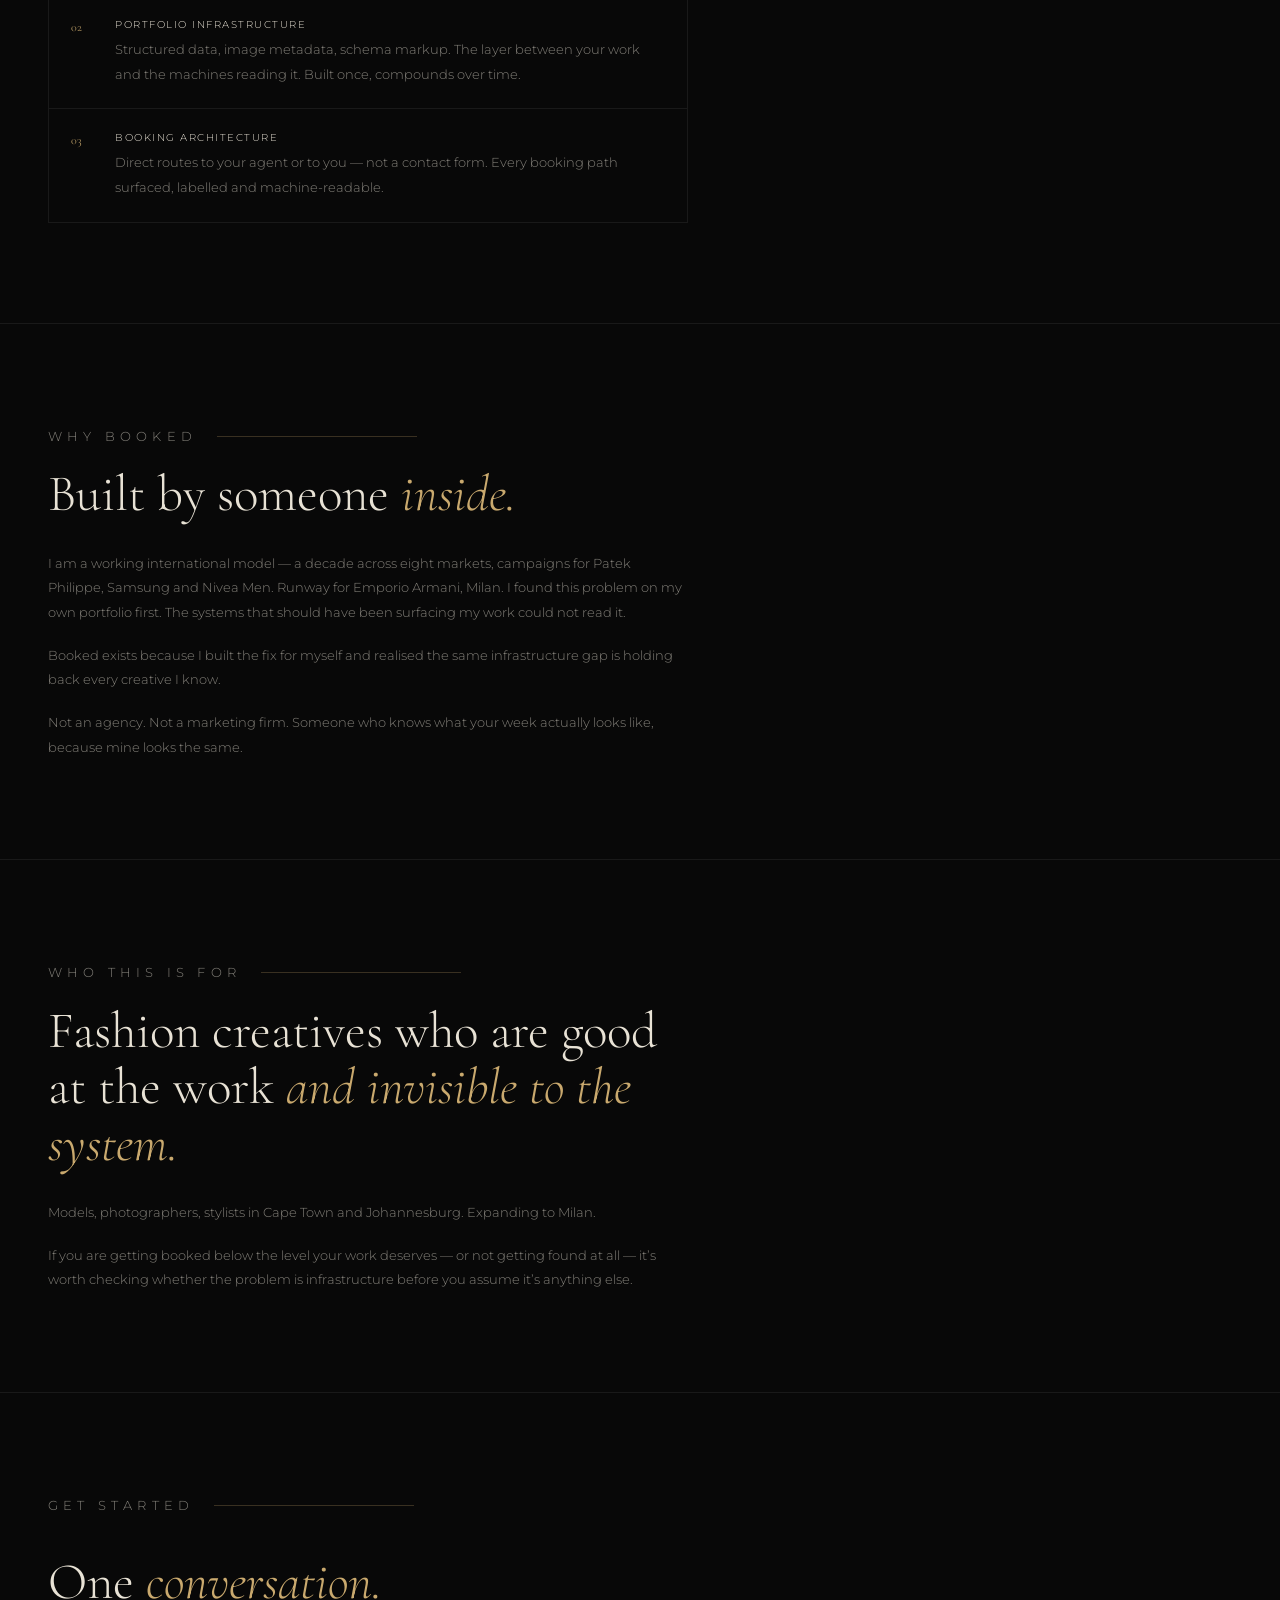
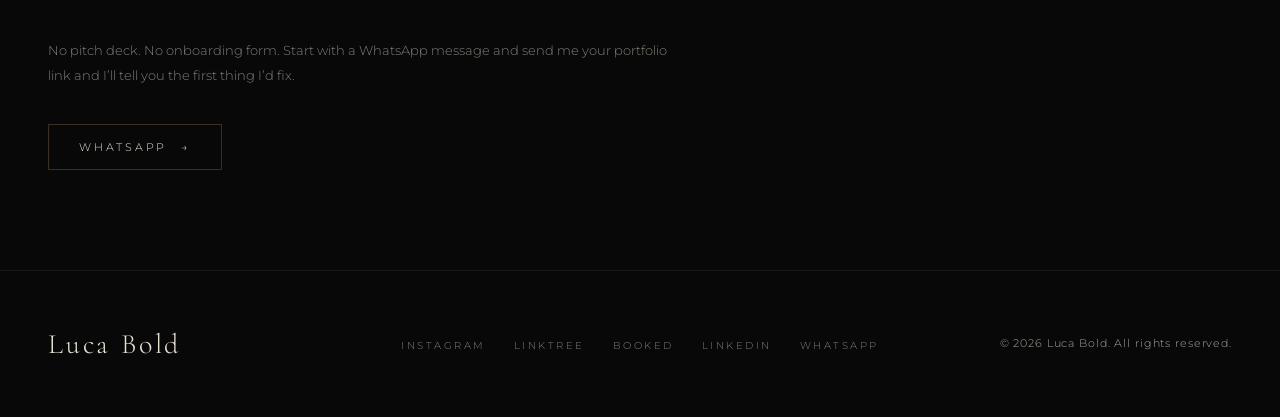
==== commit 9f879523: "fix: apply copy edits, repoint all bookednow.co.za links to /booked/ Copy: separate Armani runway fr" ====
--- a/booked/index.html
+++ b/booked/index.html
@@ -39,7 +39,7 @@
       "@type": "Organization",
       "@id": "https://www.lucabold.com/booked/#booked",
       "name": "Booked",
-      "url": "https://www.bookednow.co.za",
+      "url": "https://www.lucabold.com/booked/",
       "description": "Discoverability infrastructure for fashion creatives — models, photographers, stylists, art directors and creative directors. Booked makes existing work readable to the systems that surface talent: structured data, metadata, portfolio infrastructure and direct booking routes.",
       "founder": {
         "@type": "Person",
@@ -56,7 +56,6 @@
         "Structured data for creative portfolios"
       ],
       "sameAs": [
-        "https://www.bookednow.co.za",
         "https://wa.me/27637549122"
       ]
     },
@@ -551,7 +550,7 @@
 <section class="section subpage-hero reveal">
 <p class="section-label">Booked</p>
 <h1>Your work is good.<br/>The systems <em>can&rsquo;t read it.</em></h1>
-<p>Casting directors, brands and AI tools find talent by searching. A portfolio that looks good to a human but is unreadable to a machine doesn&rsquo;t get surfaced. Most creatives have no idea this is happening to them.</p>
+<p>Casting directors, brands and AI tools find talent by searching. A portfolio that looks good to a human but is unreadable to a machine doesn&rsquo;t get surfaced. Most of us have no idea it&rsquo;s happening.</p>
 </section>
 
 <!-- THE COST -->
@@ -603,7 +602,7 @@
 <div class="content-block">
 <p class="section-label">Why Booked</p>
 <h2>Built by someone <em>inside.</em></h2>
-<p>I am a working international model &mdash; a decade across eight markets, campaigns for Patek Philippe, Samsung, Emporio Armani, Nivea Men. I found this problem on my own portfolio first. The systems that should have been surfacing my work could not read it.</p>
+<p>I am a working international model &mdash; a decade across eight markets, campaigns for Patek Philippe, Samsung and Nivea Men. Runway for Emporio Armani, Milan. I found this problem on my own portfolio first. The systems that should have been surfacing my work could not read it.</p>
 <p>Booked exists because I built the fix for myself and realised the same infrastructure gap is holding back every creative I know.</p>
 <p>Not an agency. Not a marketing firm. Someone who knows what your week actually looks like, because mine looks the same.</p>
 <!-- TODO: Luca — a proof point would be strong here. An anonymised before/after metric from your own portfolio audit, or a specific number (e.g. "X bookings traced to structured data in the first Y months"). Only add if real. -->
@@ -616,7 +615,7 @@
 <p class="section-label">Who This Is For</p>
 <h2>Fashion creatives who are good at the work <em>and invisible to the system.</em></h2>
 <p>Models, photographers, stylists in Cape Town and Johannesburg. Expanding to Milan.</p>
-<p>If you are getting booked below the level your work deserves &mdash; or not getting found at all &mdash; the problem is almost certainly infrastructure, not talent.</p>
+<p>If you are getting booked below the level your work deserves &mdash; or not getting found at all &mdash; it&rsquo;s worth checking whether the problem is infrastructure before you assume it&rsquo;s anything else.</p>
 </div>
 </section>
 
@@ -625,7 +624,7 @@
 <div class="content-block">
 <p class="section-label">Get Started</p>
 <h2>One <em>conversation.</em></h2>
-<p>No pitch deck. No onboarding form. Start with a WhatsApp message and I&rsquo;ll tell you what your Infrastructure Score looks like before we talk about anything else.</p>
+<p>No pitch deck. No onboarding form. Start with a WhatsApp message and send me your portfolio link and I&rsquo;ll tell you the first thing I&rsquo;d fix.</p>
 </div>
 <div style="margin-top:36px;">
 <a class="btn" href="https://wa.me/27637549122" rel="noopener" target="_blank">
